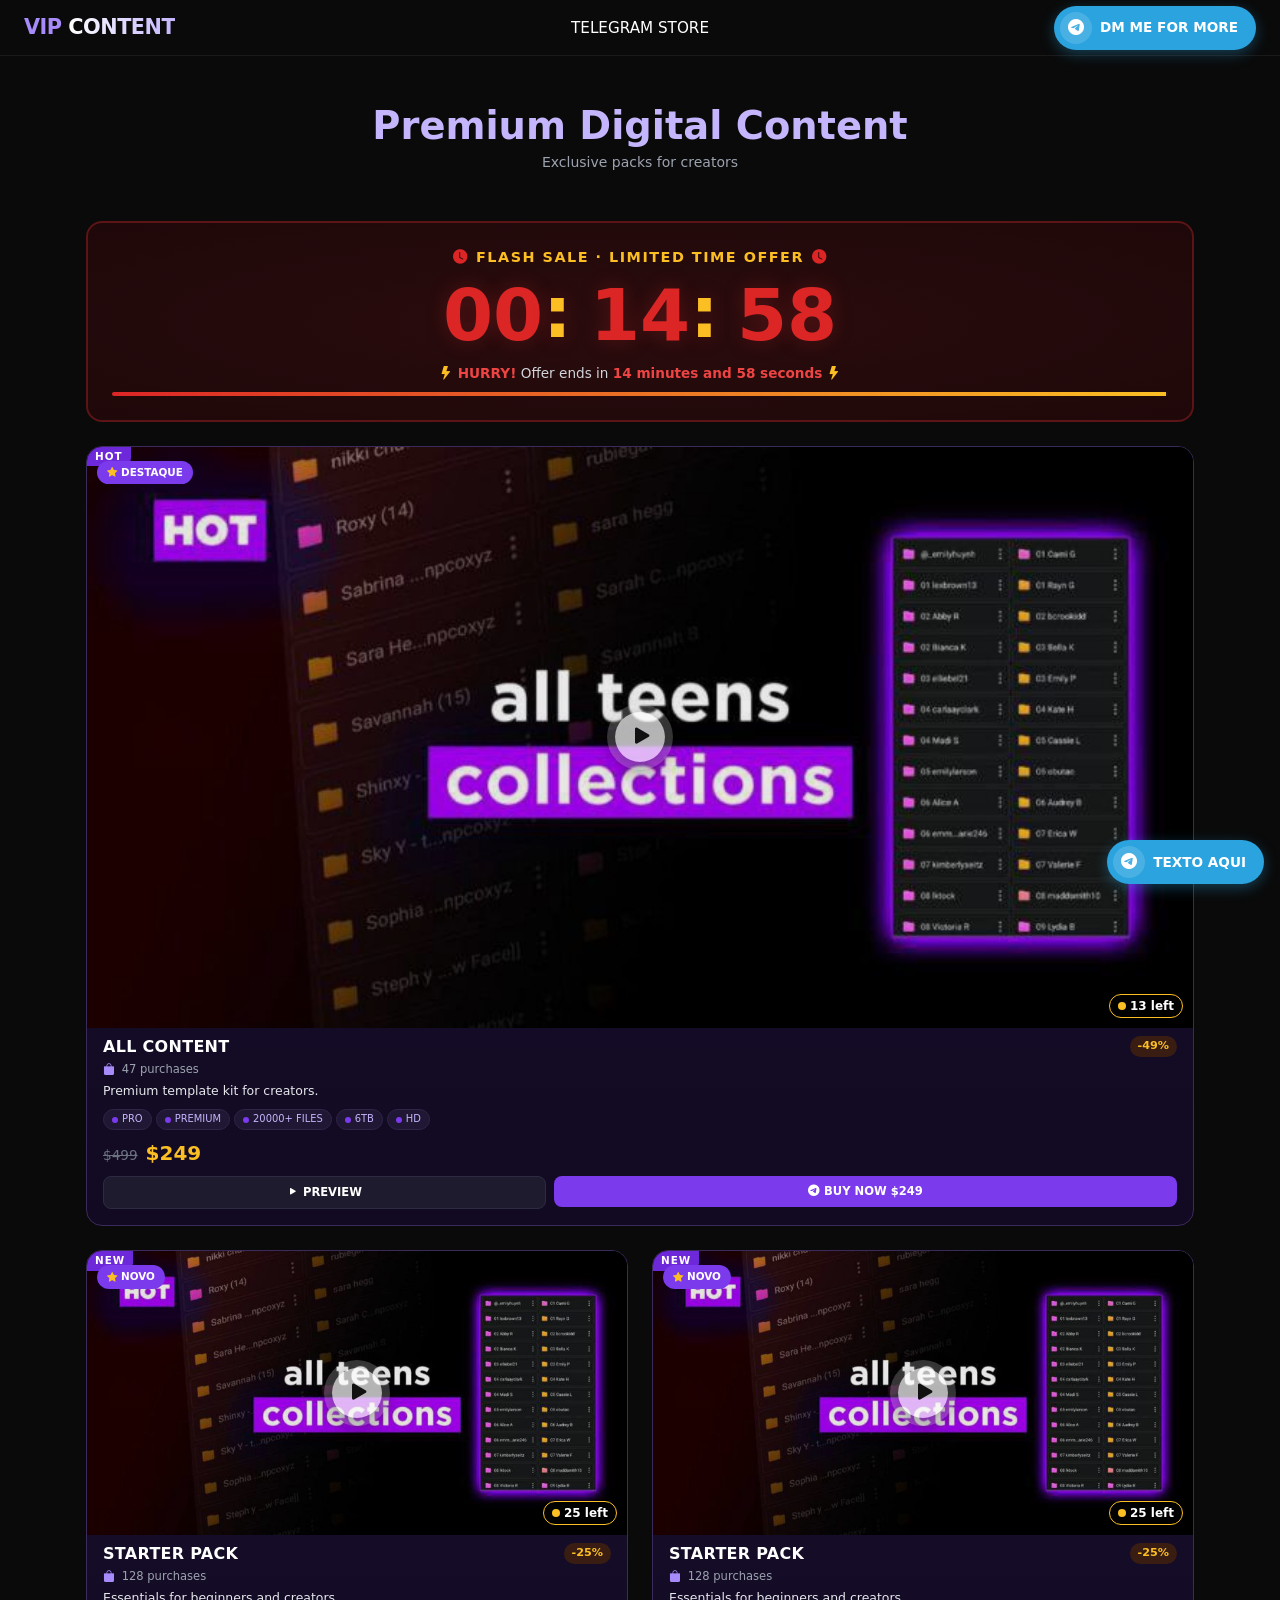
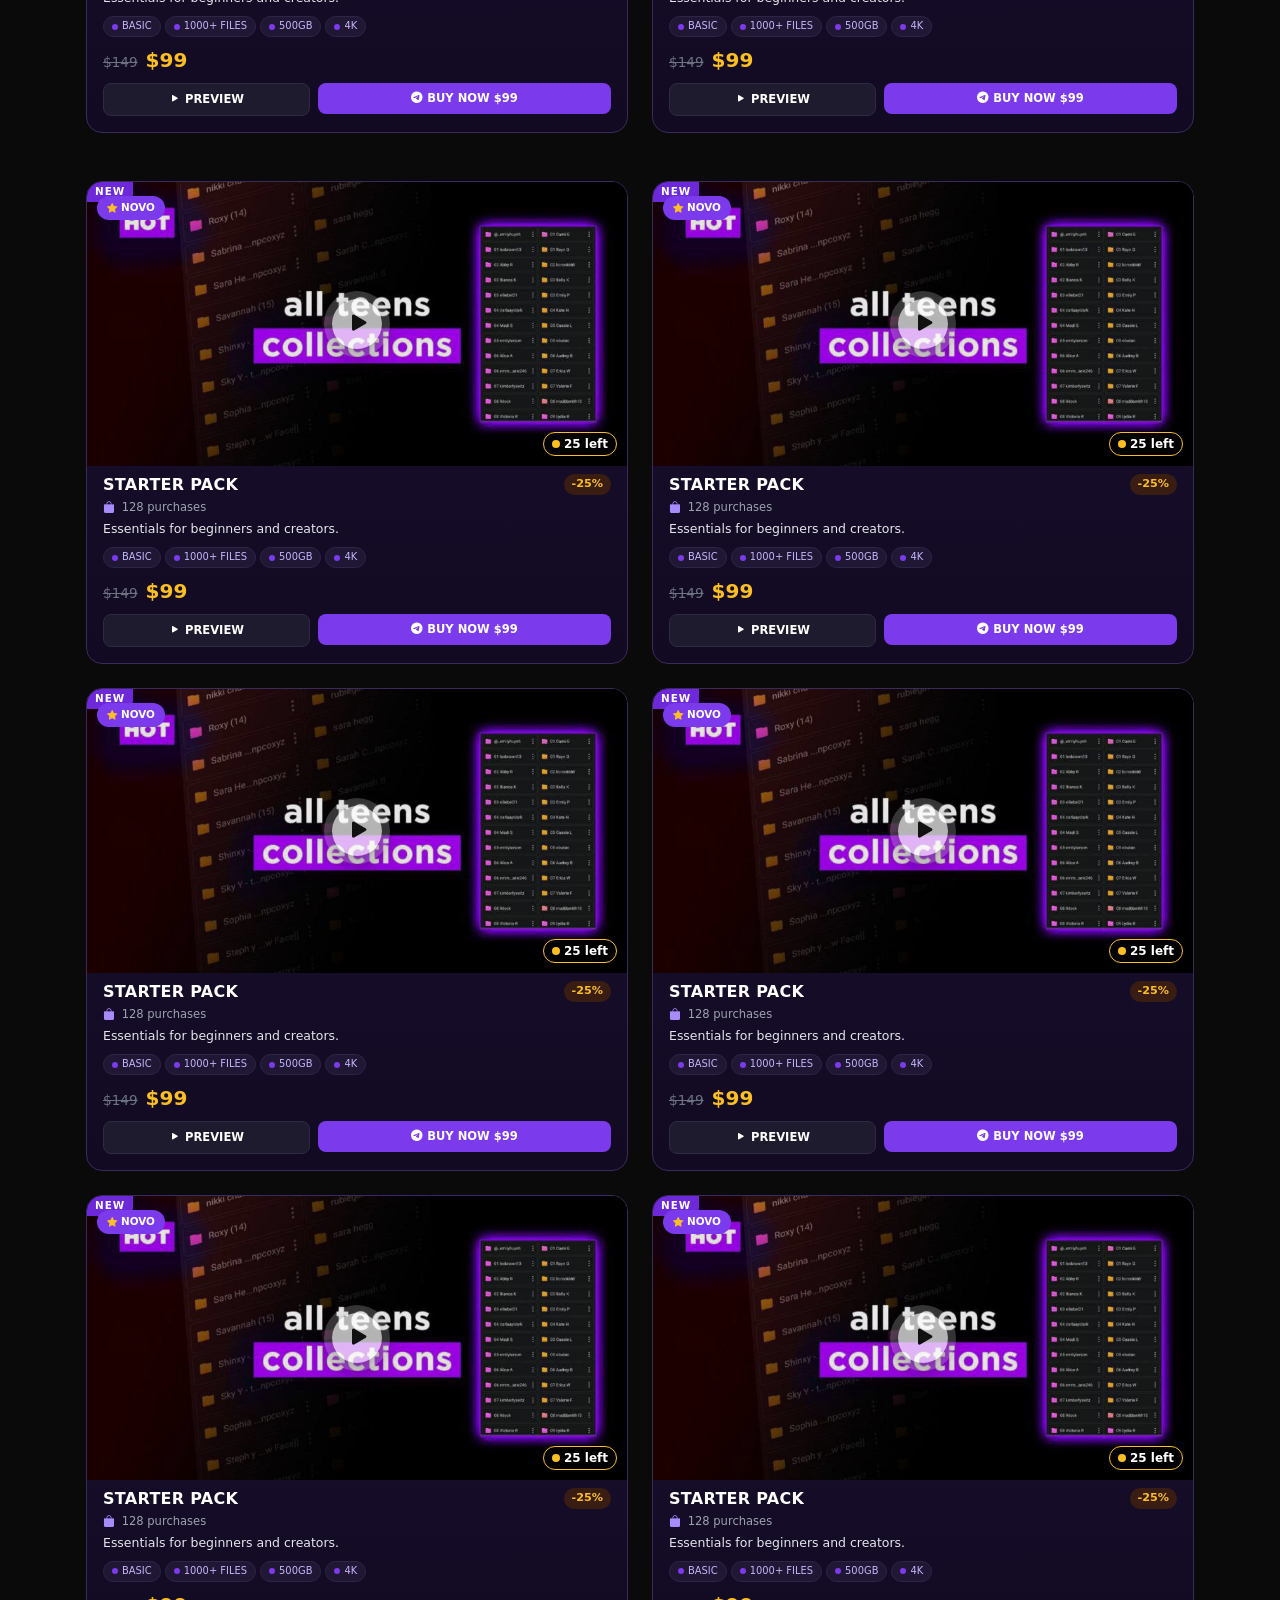
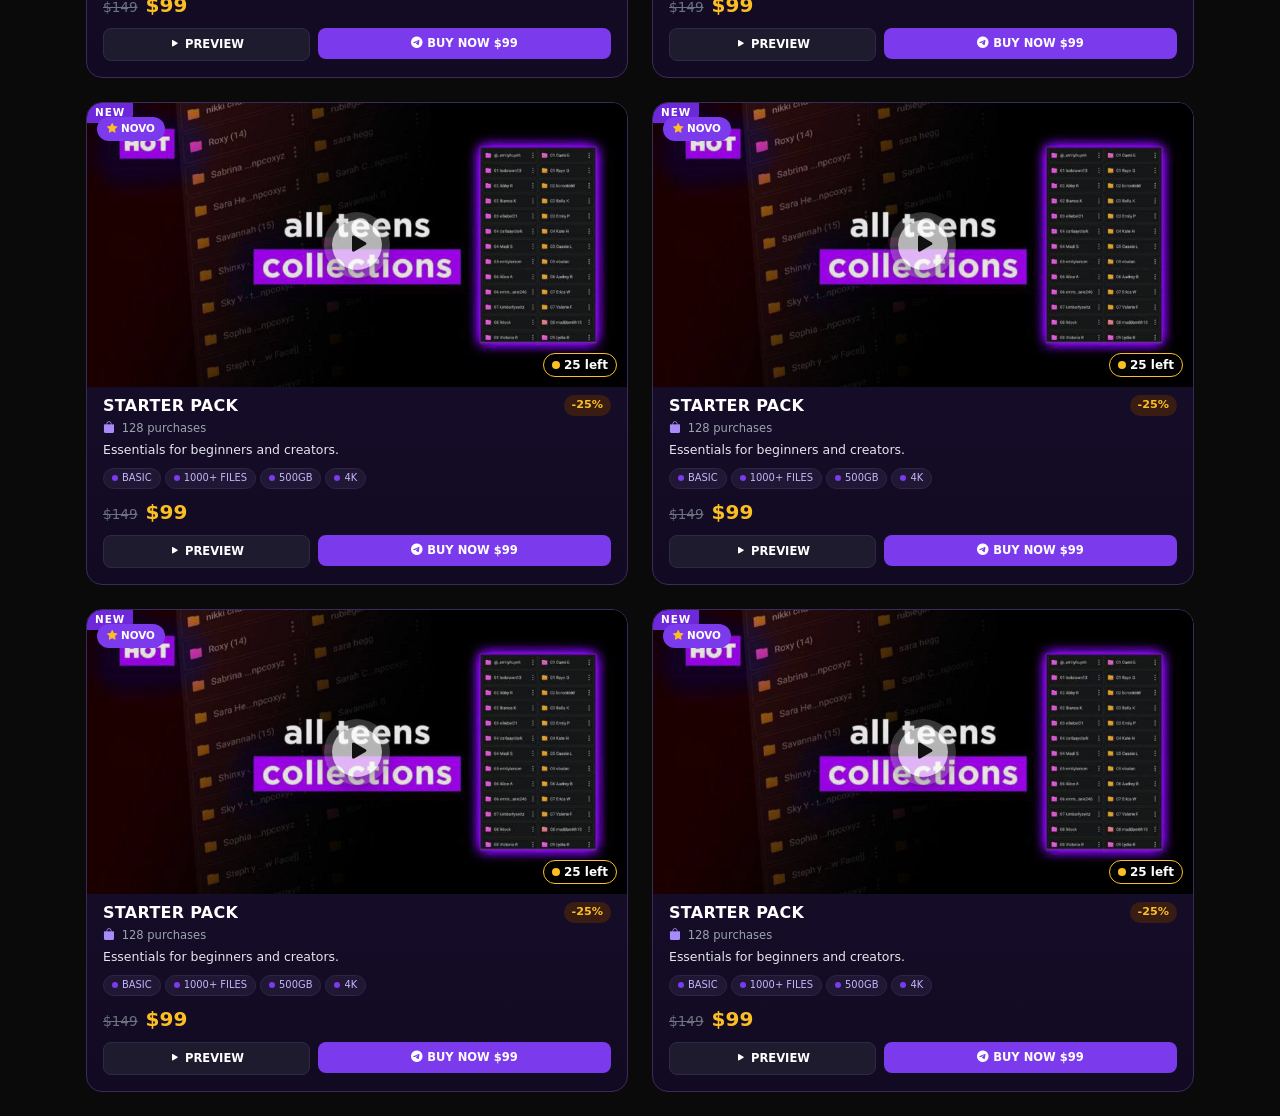
==== index.html @ 625f64aa "atualizacao" ====
<!DOCTYPE html>
<html lang="pt">
<head>
  <meta charset="UTF-8">
  <meta name="viewport" content="width=device-width, initial-scale=1.0">
  <title>VIP Content</title>

  <!-- Bootstrap -->
  <link href="https://cdn.jsdelivr.net/npm/bootstrap@5.3.3/dist/css/bootstrap.min.css" rel="stylesheet">
  <!-- Bootstrap Icons -->
  <link href="https://cdn.jsdelivr.net/npm/bootstrap-icons@1.11.3/font/bootstrap-icons.min.css" rel="stylesheet">

  <link rel="stylesheet" href="style.css">
</head>
<body>

  <!-- Cabeçalho -->
  <header class="site-header sticky-top">
    <div class="container-fluid px-3 px-md-4 h-100 d-flex align-items-center justify-content-between gap-2 position-relative">
      <a href="#" class="logo text-decoration-none text-nowrap fw-bolder">
        <span class="logo-vip">VIP</span> <span class="logo-content">CONTENT</span>
      </a>

      <span class="header-title d-none d-md-block position-absolute top-50 start-50 translate-middle fw-medium">
        TELEGRAM STORE
      </span>

      <a href="https://t.me/" target="_blank"
         class="btn btn-telegram rounded-pill d-inline-flex align-items-center gap-2 fw-bold text-nowrap">
        <span class="tg-icon rounded-circle d-flex align-items-center justify-content-center">
          <i class="bi bi-telegram"></i>
        </span>
        <span>DM ME<span class="d-none d-sm-inline"> FOR MORE</span></span>
      </a>
    </div>
  </header>

  <main class="container px-3">

    <!-- Botão Telegram flutuante (canto inferior direito) -->
    <a href="https://t.me/" target="_blank"
       class="btn btn-telegram rounded-pill d-inline-flex align-items-center gap-2 fw-bold text-nowrap position-fixed bottom-0 end-0 m-3"
       style="z-index: 1050;">
      <span class="tg-icon rounded-circle d-flex align-items-center justify-content-center">
        <i class="bi bi-telegram"></i>
      </span>
      <span>TEXTO AQUI</span>
    </a>

    <!-- Título -->
    <section class="text-center pt-4 pb-3 py-md-5">
      <h1 class="hero-title fw-bolder mb-1">Premium Digital Content</h1>
      <p class="hero-subtitle small mb-0">Exclusive packs for creators</p>
    </section>

    <!-- Flash Sale / Contador -->
    <section class="flash-sale text-center rounded-4 px-3 py-3 px-md-4 py-md-4 mb-4">
      <div class="flash-label d-flex align-items-center justify-content-center gap-2 fw-bolder text-nowrap">
        <i class="bi bi-clock-fill"></i>
        <span>FLASH SALE · LIMITED TIME OFFER</span>
        <i class="bi bi-clock-fill"></i>
      </div>

      <div class="countdown d-flex align-items-center justify-content-center fw-black text-nowrap my-1">
        <span id="cd-hours">00</span><span class="sep">:</span>
        <span id="cd-minutes">15</span><span class="sep">:</span>
        <span id="cd-seconds">00</span>
      </div>

      <p class="flash-message mb-2" id="cd-message">
        <i class="bi bi-lightning-fill"></i>
        <span class="hurry fw-bolder">HURRY!</span> Offer ends in
        <span class="time-left fw-bolder text-nowrap" id="cd-text">15 minutes and 0 seconds</span>
        <i class="bi bi-lightning-fill"></i>
      </p>

      <div class="progress flash-progress" role="progressbar" aria-label="Tempo restante">
        <div class="progress-bar flash-progress-bar" id="cd-bar"></div>
      </div>
    </section>

    <!-- Produtos -->
    <section class="row g-3 g-md-4 mb-5">

      <!-- CARD PRINCIPAL (PRIMEIRO DA PÁGINA) -->
      <div class="col-12">
        <article class="product-card card h-100 rounded-4 overflow-hidden">

          <!-- Imagem + botão play -->
          <div class="product-media position-relative">
            <img src="Images/all%20content.jpg" alt="All Content" class="product-cover w-100 h-100 object-fit-cover">

            <!-- Selos do canto esquerdo -->
            <span class="ribbon-hot position-absolute top-0 start-0 fw-bolder">HOT</span>
            <span class="badge-destaque position-absolute rounded-pill d-inline-flex align-items-center gap-1 fw-bold">
              <i class="bi bi-star-fill"></i> DESTAQUE
            </span>

            <!-- Estoque restante -->
            <span class="badge-left position-absolute bottom-0 end-0 rounded-pill d-inline-flex align-items-center gap-1 fw-bold text-nowrap">
              <span class="dot-pulse"></span> 13 left
            </span>

            <!-- Botão de reprodução -->
            <a href="#" class="btn-play position-absolute top-50 start-50 translate-middle rounded-circle d-flex align-items-center justify-content-center" aria-label="Reproduzir vídeo">
              <i class="bi bi-play-fill"></i>
            </a>
          </div>

          <!-- Informações -->
          <div class="card-body d-flex flex-column p-3 pt-2">
            <div class="d-flex align-items-center justify-content-between gap-2 mb-1">
              <h2 class="product-title fw-bolder mb-0 text-truncate">ALL CONTENT</h2>
              <span class="pill-off rounded-pill fw-bolder flex-shrink-0">-49%</span>
            </div>

            <p class="product-meta mb-1">
              <i class="bi bi-bag-fill"></i> 47 purchases
            </p>

            <p class="product-desc mb-2">Premium template kit for creators.</p>

            <div class="d-flex flex-wrap gap-1 mb-2">
              <span class="tag rounded-pill"><span class="tag-dot"></span>PRO</span>
              <span class="tag rounded-pill"><span class="tag-dot"></span>PREMIUM</span>
              <span class="tag rounded-pill"><span class="tag-dot"></span>20000+ FILES</span>
              <span class="tag rounded-pill"><span class="tag-dot"></span>6TB</span>
              <span class="tag rounded-pill"><span class="tag-dot"></span>HD</span>
            </div>

            <div class="d-flex align-items-baseline gap-2 mb-2 mt-auto">
              <span class="price-old text-decoration-line-through">$499</span>
              <span class="price-new fw-bolder">$249</span>
            </div>

            <div class="row g-2">
              <div class="col-5">
                <a href="#" class="btn btn-preview w-100 fw-bold d-flex align-items-center justify-content-center gap-1">
                  <i class="bi bi-play-fill"></i> PREVIEW
                </a>
              </div>
              <div class="col-7">
                <a href="https://t.me/" target="_blank" class="btn btn-buy w-100 fw-bold d-flex align-items-center justify-content-center gap-1 text-nowrap">
                  <i class="bi bi-telegram"></i> BUY NOW $249
                </a>
              </div>
            </div>
          </div>

        </article>
      </div>

      <!-- PRIMEIRO CARD -->
      <div class="col-6 card-half">
        <article class="product-card card h-100 rounded-4 overflow-hidden">

          <!-- Imagem + botão play -->
          <div class="product-media position-relative">
            <img src="Images/all%20content.jpg" alt="Secondary Content" class="product-cover w-100 h-100 object-fit-cover">

            <!-- Selos do canto esquerdo -->
            <span class="ribbon-hot position-absolute top-0 start-0 fw-bolder">NEW</span>
            <span class="badge-destaque position-absolute rounded-pill d-inline-flex align-items-center gap-1 fw-bold">
              <i class="bi bi-star-fill"></i> NOVO
            </span>

            <!-- Estoque restante -->
            <span class="badge-left position-absolute bottom-0 end-0 rounded-pill d-inline-flex align-items-center gap-1 fw-bold text-nowrap">
              <span class="dot-pulse"></span> 25 left
            </span>

            <!-- Botão de reprodução -->
            <a href="#" class="btn-play position-absolute top-50 start-50 translate-middle rounded-circle d-flex align-items-center justify-content-center" aria-label="Reproduzir vídeo">
              <i class="bi bi-play-fill"></i>
            </a>
          </div>

          <!-- Informações -->
          <div class="card-body d-flex flex-column p-3 pt-2">
            <div class="d-flex align-items-center justify-content-between gap-2 mb-1">
              <h2 class="product-title fw-bolder mb-0 text-truncate">STARTER PACK</h2>
              <span class="pill-off rounded-pill fw-bolder flex-shrink-0">-25%</span>
            </div>

            <p class="product-meta mb-1">
              <i class="bi bi-bag-fill"></i> 128 purchases
            </p>

            <p class="product-desc mb-2">Essentials for beginners and creators.</p>

            <div class="d-flex flex-wrap gap-1 mb-2">
              <span class="tag rounded-pill"><span class="tag-dot"></span>BASIC</span>
              <span class="tag rounded-pill"><span class="tag-dot"></span>1000+ FILES</span>
              <span class="tag rounded-pill"><span class="tag-dot"></span>500GB</span>
              <span class="tag rounded-pill"><span class="tag-dot"></span>4K</span>
            </div>

            <div class="d-flex align-items-baseline gap-2 mb-2 mt-auto">
              <span class="price-old text-decoration-line-through">$149</span>
              <span class="price-new fw-bolder">$99</span>
            </div>

            <div class="row g-2">
              <div class="col-5">
                <a href="#" class="btn btn-preview w-100 fw-bold d-flex align-items-center justify-content-center gap-1">
                  <i class="bi bi-play-fill"></i> PREVIEW
                </a>
              </div>
              <div class="col-7">
                <a href="https://t.me/" target="_blank" class="btn btn-buy w-100 fw-bold d-flex align-items-center justify-content-center gap-1 text-nowrap">
                  <i class="bi bi-telegram"></i> BUY NOW $99
                </a>
              </div>
            </div>
          </div>

        </article>
      </div>

      <!-- CÓPIA DO PRIMEIRO CARD -->
      <div class="col-6 card-half">
        <article class="product-card card h-100 rounded-4 overflow-hidden">

          <!-- Imagem + botão play -->
          <div class="product-media position-relative">
            <img src="Images/all%20content.jpg" alt="Secondary Content" class="product-cover w-100 h-100 object-fit-cover">

            <!-- Selos do canto esquerdo -->
            <span class="ribbon-hot position-absolute top-0 start-0 fw-bolder">NEW</span>
            <span class="badge-destaque position-absolute rounded-pill d-inline-flex align-items-center gap-1 fw-bold">
              <i class="bi bi-star-fill"></i> NOVO
            </span>

            <!-- Estoque restante -->
            <span class="badge-left position-absolute bottom-0 end-0 rounded-pill d-inline-flex align-items-center gap-1 fw-bold text-nowrap">
              <span class="dot-pulse"></span> 25 left
            </span>

            <!-- Botão de reprodução -->
            <a href="#" class="btn-play position-absolute top-50 start-50 translate-middle rounded-circle d-flex align-items-center justify-content-center" aria-label="Reproduzir vídeo">
              <i class="bi bi-play-fill"></i>
            </a>
          </div>

          <!-- Informações -->
          <div class="card-body d-flex flex-column p-3 pt-2">
            <div class="d-flex align-items-center justify-content-between gap-2 mb-1">
              <h2 class="product-title fw-bolder mb-0 text-truncate">STARTER PACK</h2>
              <span class="pill-off rounded-pill fw-bolder flex-shrink-0">-25%</span>
            </div>

            <p class="product-meta mb-1">
              <i class="bi bi-bag-fill"></i> 128 purchases
            </p>

            <p class="product-desc mb-2">Essentials for beginners and creators.</p>

            <div class="d-flex flex-wrap gap-1 mb-2">
              <span class="tag rounded-pill"><span class="tag-dot"></span>BASIC</span>
              <span class="tag rounded-pill"><span class="tag-dot"></span>1000+ FILES</span>
              <span class="tag rounded-pill"><span class="tag-dot"></span>500GB</span>
              <span class="tag rounded-pill"><span class="tag-dot"></span>4K</span>
            </div>

            <div class="d-flex align-items-baseline gap-2 mb-2 mt-auto">
              <span class="price-old text-decoration-line-through">$149</span>
              <span class="price-new fw-bolder">$99</span>
            </div>

            <div class="row g-2">
              <div class="col-5">
                <a href="#" class="btn btn-preview w-100 fw-bold d-flex align-items-center justify-content-center gap-1">
                  <i class="bi bi-play-fill"></i> PREVIEW
                </a>
              </div>
              <div class="col-7">
                <a href="https://t.me/" target="_blank" class="btn btn-buy w-100 fw-bold d-flex align-items-center justify-content-center gap-1 text-nowrap">
                  <i class="bi bi-telegram"></i> BUY NOW $99
                </a>
              </div>
            </div>
          </div>

        </article>
      </div>

    </section>

    <!-- Pares de cards carregados dos ficheiros cards-1.html ... cards-5.html -->
    <div data-include="cards-1.html"></div>
    <div data-include="cards-2.html"></div>
    <div data-include="cards-3.html"></div>
    <div data-include="cards-4.html"></div>
    <div data-include="cards-5.html"></div>

  </main>

  <script src="script.js"></script>
</body>
</html>
---- style.css ----
/* Mobile-first: os estilos base são para celular,
   os @media (min-width) aumentam para telas maiores. */

body {
  background-color: #0a0a0a;
  color: #fff;
  font-family: "Segoe UI", system-ui, sans-serif;
}

/* ===== Cabeçalho ===== */
.site-header {
  height: 56px;
  background-color: #0a0a0a;
  border-bottom: 1px solid #1a1a1a;
}

.logo {
  font-size: 1.1rem;
  letter-spacing: -0.5px;
}

.logo-vip {
  color: #a78bfa;
}

.logo-content {
  background: linear-gradient(90deg, #ffffff, #c4b5fd);
  -webkit-background-clip: text;
  background-clip: text;
  color: transparent;
}

.header-title {
  font-size: 0.95rem;
  color: #fff;
}

.btn-telegram {
  background-color: #2aa3df;
  color: #fff;
  font-size: 0.78rem;
  padding: 4px 14px 4px 4px;
  border: none;
  box-shadow: 0 4px 14px rgba(42, 163, 223, 0.35);
  transition: transform 0.2s, background-color 0.2s;
}

.btn-telegram:hover,
.btn-telegram:active {
  background-color: #1e90c8 !important;
  color: #fff !important;
  transform: translateY(-1px);
}

.tg-icon {
  width: 28px;
  height: 28px;
  background-color: rgba(255, 255, 255, 0.15);
  font-size: 0.9rem;
}

/* ===== Título ===== */
.hero-title {
  font-size: clamp(1.6rem, 7vw, 2.4rem);
  color: #c4b5fd;
  line-height: 1.15;
}

.hero-subtitle {
  color: #9ca3af;
}

/* ===== Flash Sale ===== */
.flash-sale {
  background: radial-gradient(ellipse at center, #2a0c0e 0%, #1f0809 100%);
  border: 2px solid #5c1416;
}

.flash-label {
  color: #fbbf24;
  font-size: clamp(0.62rem, 3.2vw, 0.9rem);
  letter-spacing: 0.5px;
}

.flash-label i {
  color: #dc2626;
}

.countdown {
  font-size: clamp(2.6rem, 15vw, 4.5rem);
  font-weight: 900;
  color: #dc2626;
  line-height: 1.1;
  font-variant-numeric: tabular-nums;
  text-shadow: 0 0 20px rgba(220, 38, 38, 0.25);
}

.countdown .sep {
  color: #fbbf24;
  margin: 0 0.1em;
  padding-bottom: 0.1em;
}

.flash-message {
  font-size: 0.8rem;
  color: #d1d5db;
}

.flash-message i {
  color: #fbbf24;
}

.flash-message .hurry,
.flash-message .time-left {
  color: #ef4444;
}

.flash-progress {
  height: 4px;
  background-color: #2a1416;
}

.flash-progress-bar {
  width: 100%;
  background: linear-gradient(90deg, #dc2626, #fbbf24);
  transition: width 1s linear;
}

/* ===== Card de produto ===== */
.product-card {
  background: linear-gradient(180deg, #1a1030 0%, #120a22 100%);
  border: 1px solid #3b2a5c;
  color: #fff;
  transition: transform 0.25s, box-shadow 0.25s, border-color 0.25s;
}

.product-card:hover {
  transform: translateY(-4px);
  border-color: #7c3aed;
  box-shadow: 0 10px 30px rgba(124, 58, 237, 0.25);
}

.product-media {
  aspect-ratio: 768 / 404; /* mesma proporção da imagem, para não cortar */
  background: #0d0d14;
}

.product-cover {
  filter: brightness(0.92);
}

.ribbon-hot {
  background: #6d28d9;
  color: #fff;
  font-size: 0.65rem;
  letter-spacing: 1px;
  padding: 2px 8px;
  border-bottom-right-radius: 8px;
  z-index: 2;
}

.badge-destaque {
  top: 14px;
  left: 10px;
  background: #7c3aed;
  color: #fff;
  font-size: 0.65rem;
  padding: 4px 10px;
  z-index: 2;
}

.badge-destaque i {
  color: #fbbf24;
}

.badge-left {
  margin: 0 10px 10px 0;
  z-index: 2;
  background: rgba(0, 0, 0, 0.85);
  border: 1px solid #fbbf24;
  color: #fff;
  font-size: 0.75rem;
  padding: 2px 8px;
}

.dot-pulse {
  width: 8px;
  height: 8px;
  border-radius: 50%;
  background: #fbbf24;
  animation: pulse 1.4s infinite;
}

@keyframes pulse {
  0%, 100% { opacity: 1; transform: scale(1); }
  50% { opacity: 0.4; transform: scale(0.8); }
}

.btn-play {
  width: 50px;
  height: 50px;
  background: rgba(255, 255, 255, 0.7);
  color: #111;
  font-size: 1.8rem;
  text-decoration: none;
  box-shadow: 0 0 0 8px rgba(255, 255, 255, 0.2), 0 6px 20px rgba(0, 0, 0, 0.5);
  transition: transform 0.2s, box-shadow 0.2s;
  z-index: 3;
}

.btn-play i {
  margin-left: 4px; /* centraliza o triângulo visualmente */
}

.btn-play:hover {
  color: #111;
  transform: translate(-50%, -50%) scale(1.1) !important;
  box-shadow: 0 0 0 12px rgba(255, 255, 255, 0.25), 0 6px 24px rgba(0, 0, 0, 0.6);
}

.product-title {
  font-size: 1rem;
  letter-spacing: 0.3px;
}

.pill-off {
  background: #3a1d12;
  color: #fbbf24;
  font-size: 0.7rem;
  padding: 2px 8px;
}

.product-meta {
  color: #9ca3af;
  font-size: 0.72rem;
}

.product-meta i {
  color: #a78bfa;
  margin-right: 3px;
}

.product-desc {
  color: #e5e7eb;
  font-size: 0.78rem;
}

.tag {
  display: inline-flex;
  align-items: center;
  gap: 4px;
  background: #1f1733;
  border: 1px solid #2f2547;
  color: #c4b5fd;
  font-size: 0.62rem;
  padding: 2px 8px;
}

.tag-dot {
  width: 6px;
  height: 6px;
  border-radius: 50%;
  background: #7c3aed;
}

.price-old {
  color: #6b7280;
  font-size: 0.85rem;
}

.price-new {
  color: #fbbf24;
  font-size: 1.25rem;
}

.btn-preview,
.btn-buy {
  font-size: 0.72rem;
  padding: 7px 6px;
  border-radius: 8px;
}

.btn-preview {
  background: #1f1b2e;
  border: 1px solid #2f2a44;
  color: #fff;
}

.btn-preview:hover {
  background: #2a2540;
  color: #fff;
}

.btn-buy {
  background: #7c3aed;
  border: none;
  color: #fff;
}

.btn-buy:hover {
  background: #6d28d9;
  color: #fff;
}

/* ===== Cards lado a lado (metade da largura) no mobile ===== */
@media (max-width: 575.98px) {
  .card-half .card-body { padding: 0.6rem !important; padding-top: 0.4rem !important; }
  .card-half .product-title { font-size: 0.8rem; }
  .card-half .pill-off { font-size: 0.6rem; padding: 1px 6px; }
  .card-half .product-meta { font-size: 0.65rem; }
  .card-half .product-desc { font-size: 0.68rem; }
  .card-half .tag { font-size: 0.55rem; padding: 1px 6px; }
  .card-half .price-old { font-size: 0.72rem; }
  .card-half .price-new { font-size: 1rem; }

  .card-half .btn-play { width: 36px; height: 36px; font-size: 1.3rem; box-shadow: 0 0 0 5px rgba(255, 255, 255, 0.2), 0 4px 14px rgba(0, 0, 0, 0.5); }
  .card-half .badge-destaque { top: 22px; left: 6px; font-size: 0.55rem; padding: 2px 7px; }
  .card-half .badge-left { margin: 0 6px 6px 0; font-size: 0.6rem; padding: 1px 6px; }
  .card-half .dot-pulse { width: 6px; height: 6px; }

  /* Botões lado a lado, compactos */
  .card-half .card-body .row { --bs-gutter-x: 0.35rem; }
  .card-half .card-body .row > .col-5 { flex: 0 0 42%; max-width: 42%; }
  .card-half .card-body .row > .col-7 { flex: 0 0 58%; max-width: 58%; }
  .card-half .btn-preview,
  .card-half .btn-buy { font-size: 0.58rem; padding: 6px 2px; letter-spacing: -0.2px; }
  .card-half .btn-preview i,
  .card-half .btn-buy i { display: none; }
}

/* ===== Tablet / Desktop ===== */
@media (min-width: 576px) {
  .logo { font-size: 1.3rem; }
  .btn-telegram { font-size: 0.85rem; padding: 6px 18px 6px 6px; }
  .tg-icon { width: 32px; height: 32px; font-size: 1rem; }
  .flash-label { letter-spacing: 1.5px; }
  .flash-message { font-size: 0.85rem; }
}

@media (min-width: 768px) {
  .countdown .sep { margin: 0 0.25em 0 0; }
}
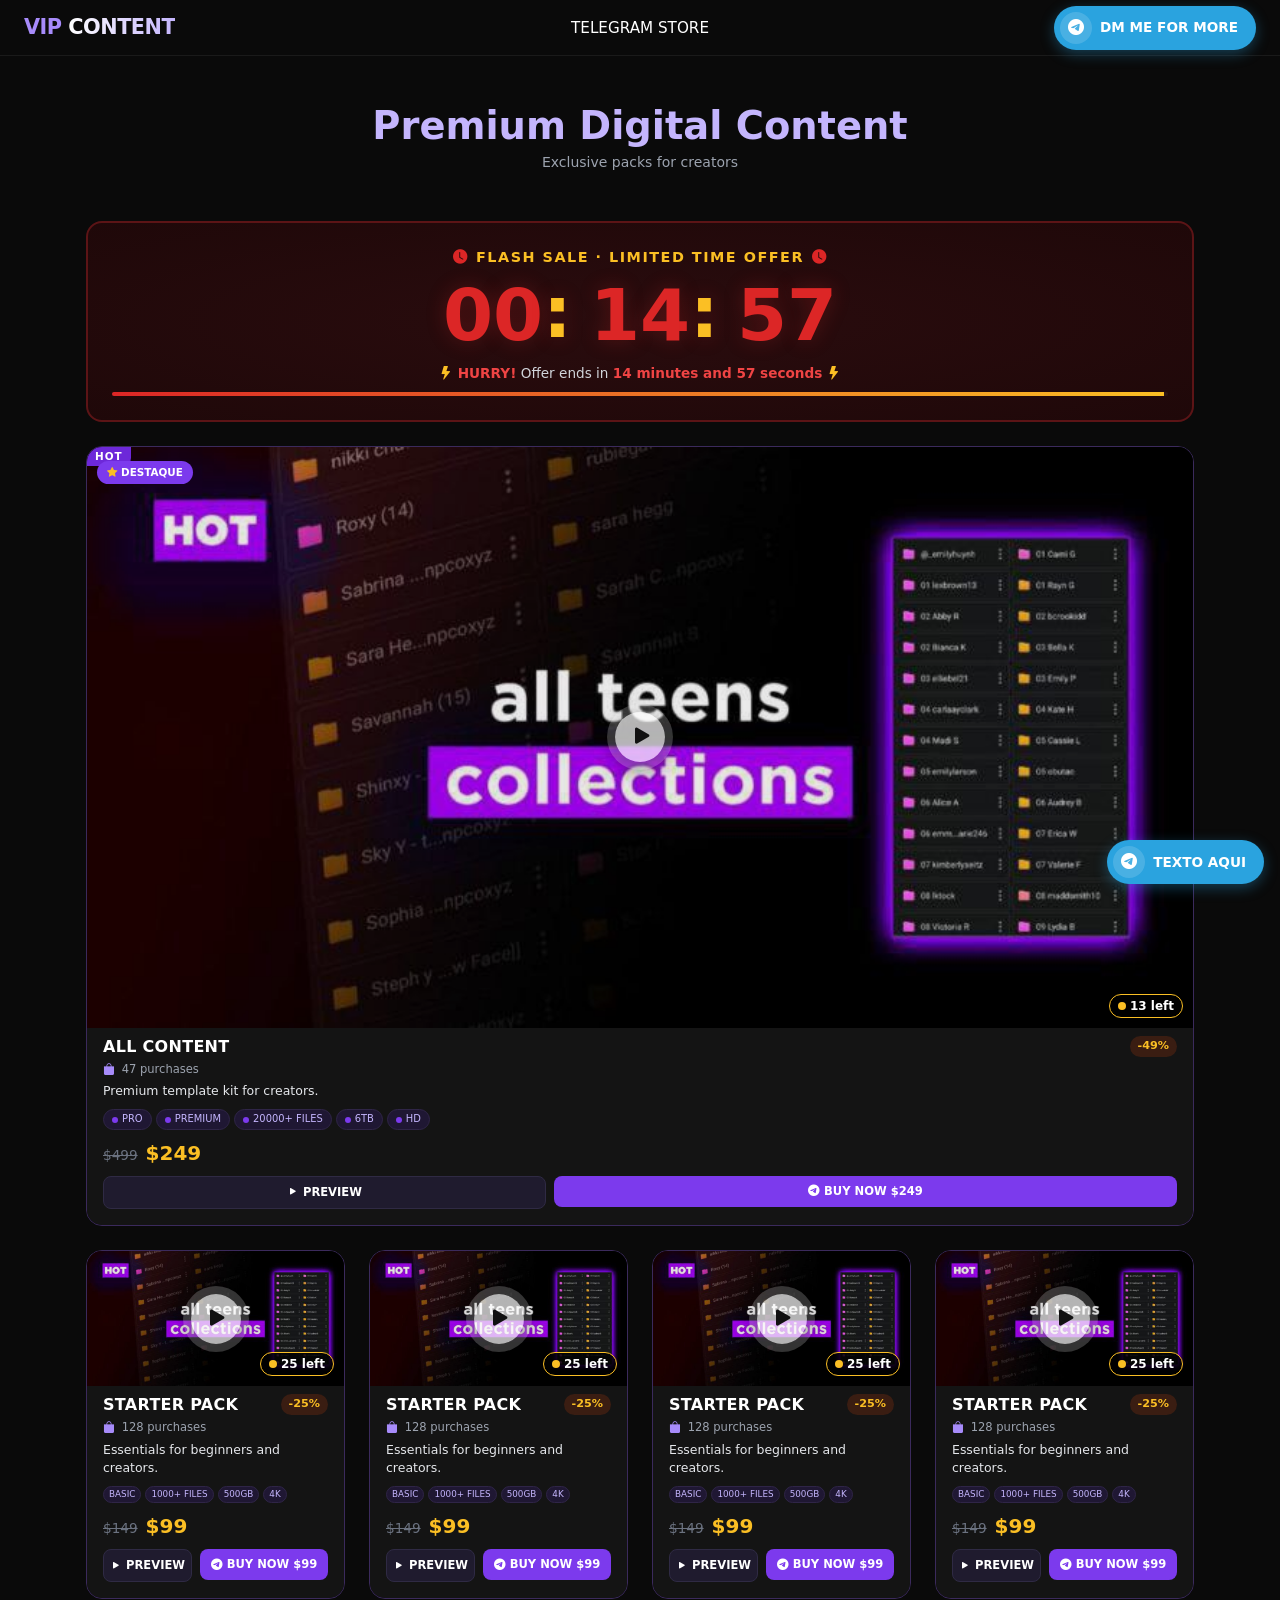
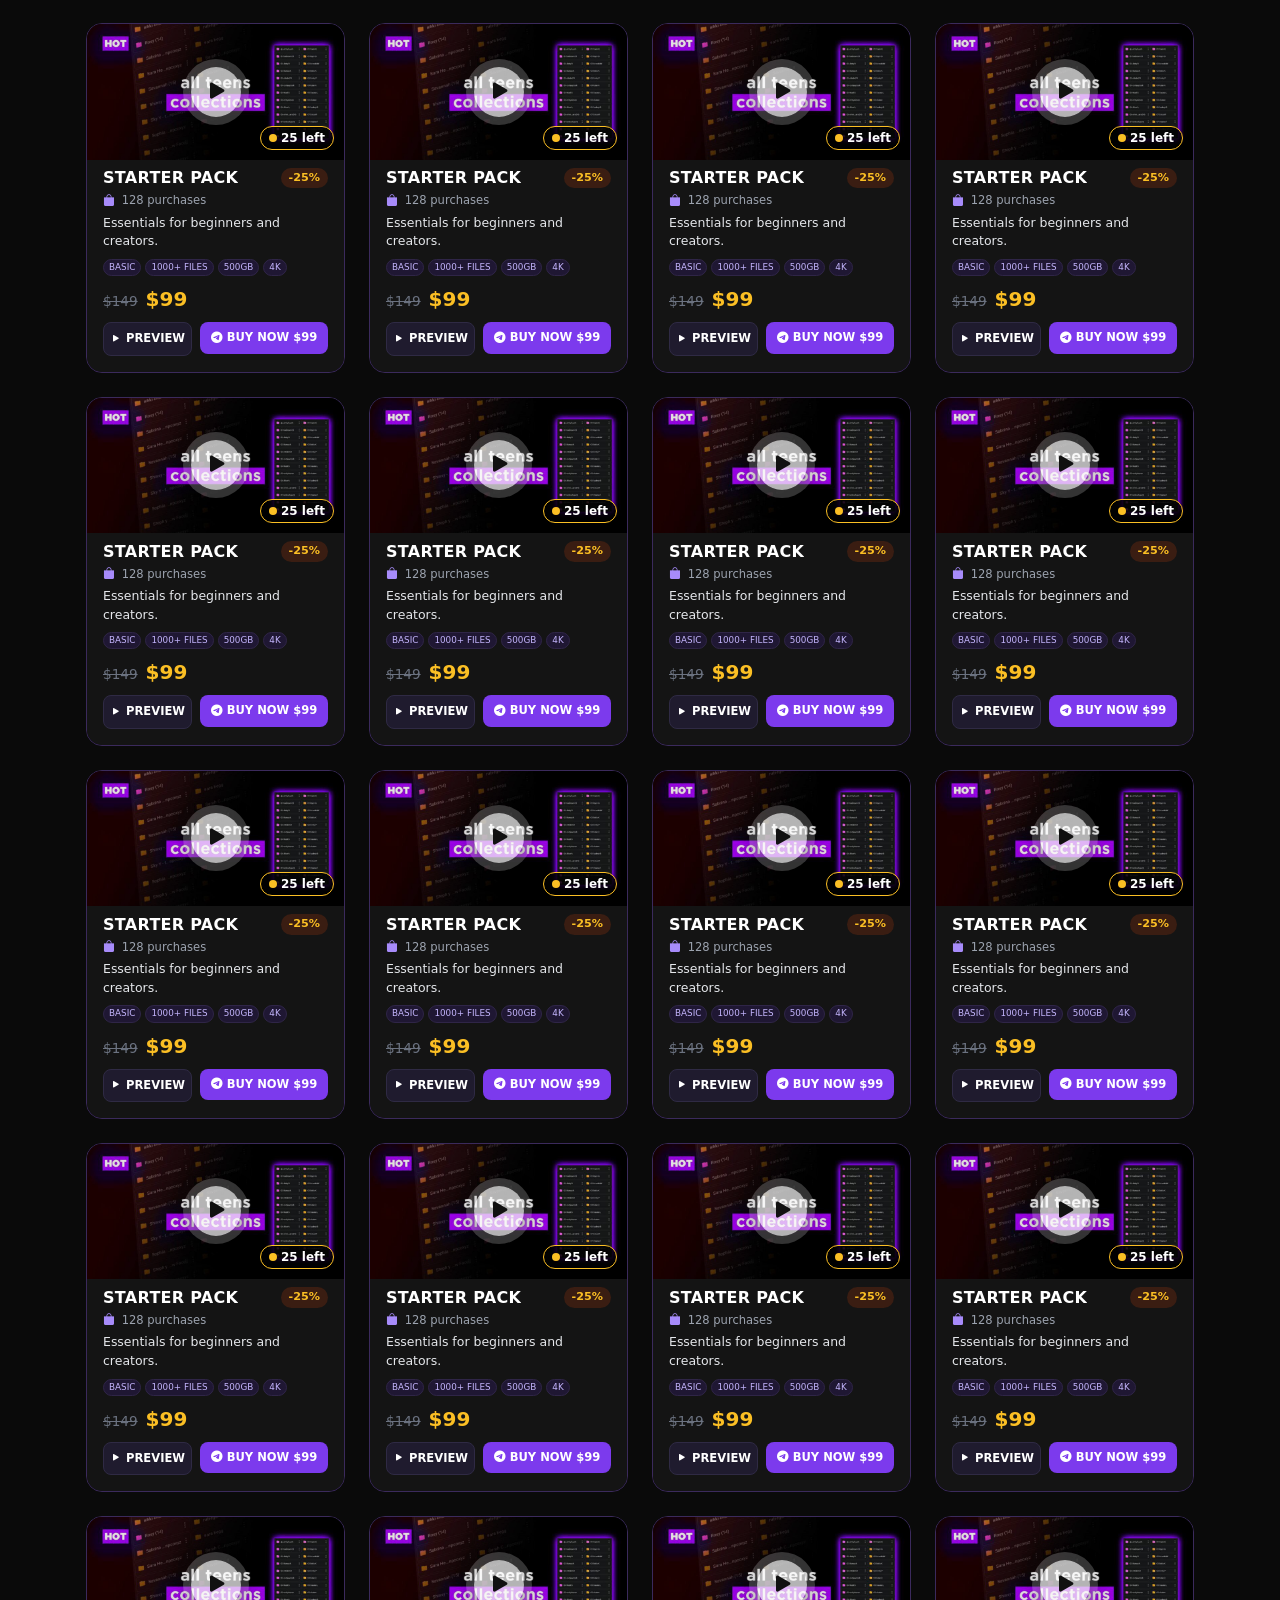
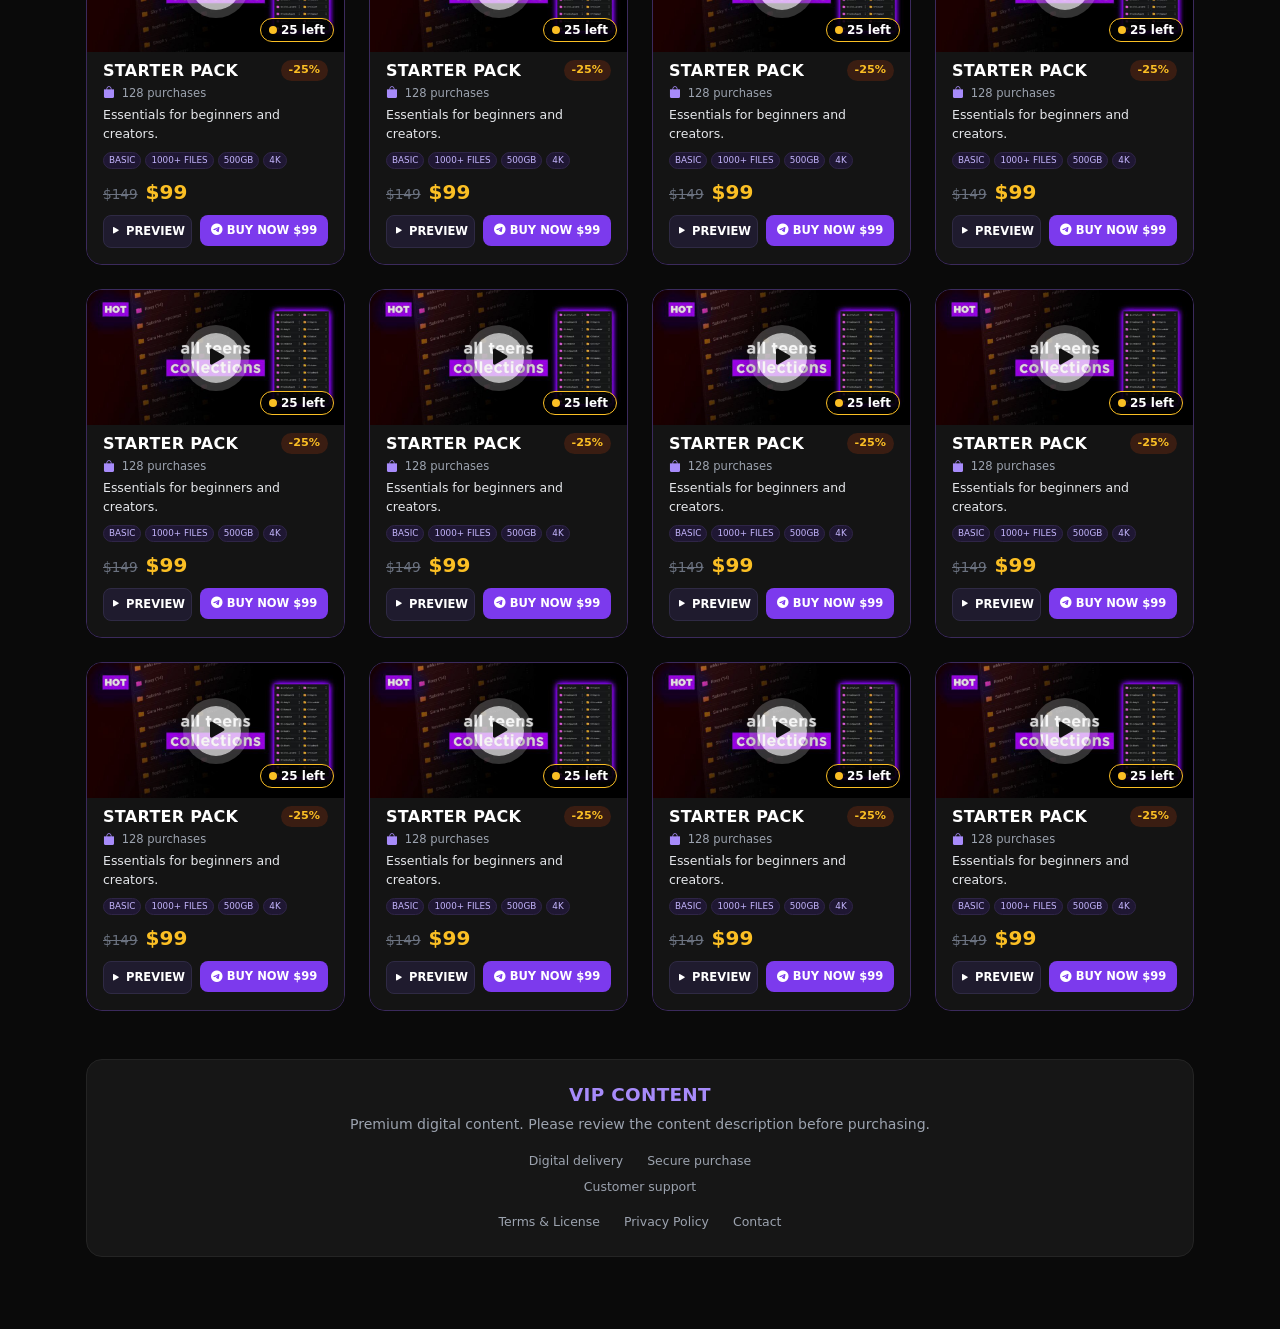
==== commit 82dc21f6: "catalogo com 32 cards, modais de preview/pagamento e site em ingles - 4 cards por linha no desktop (" ====
--- a/index.html
+++ b/index.html
@@ -1,5 +1,5 @@
 <!DOCTYPE html>
-<html lang="pt">
+<html lang="en">
 <head>
   <meta charset="UTF-8">
   <meta name="viewport" content="width=device-width, initial-scale=1.0">
@@ -74,13 +74,13 @@
         <i class="bi bi-lightning-fill"></i>
       </p>
 
-      <div class="progress flash-progress" role="progressbar" aria-label="Tempo restante">
+      <div class="progress flash-progress" role="progressbar" aria-label="Time remaining">
         <div class="progress-bar flash-progress-bar" id="cd-bar"></div>
       </div>
     </section>
 
     <!-- Produtos -->
-    <section class="row g-3 g-md-4 mb-5">
+    <section id="catalogGrid" class="row g-3 g-md-4 mb-5">
 
       <!-- CARD PRINCIPAL (PRIMEIRO DA PÁGINA) -->
       <div class="col-12">
@@ -102,7 +102,7 @@
             </span>
 
             <!-- Botão de reprodução -->
-            <a href="#" class="btn-play position-absolute top-50 start-50 translate-middle rounded-circle d-flex align-items-center justify-content-center" aria-label="Reproduzir vídeo">
+            <a href="#" class="btn-play position-absolute top-50 start-50 translate-middle rounded-circle d-flex align-items-center justify-content-center" aria-label="Play video">
               <i class="bi bi-play-fill"></i>
             </a>
           </div>
@@ -151,18 +151,12 @@
       </div>
 
       <!-- PRIMEIRO CARD -->
-      <div class="col-6 card-half">
+      <div class="col-6 col-md-3 card-half">
         <article class="product-card card h-100 rounded-4 overflow-hidden">
 
           <!-- Imagem + botão play -->
           <div class="product-media position-relative">
             <img src="Images/all%20content.jpg" alt="Secondary Content" class="product-cover w-100 h-100 object-fit-cover">
-
-            <!-- Selos do canto esquerdo -->
-            <span class="ribbon-hot position-absolute top-0 start-0 fw-bolder">NEW</span>
-            <span class="badge-destaque position-absolute rounded-pill d-inline-flex align-items-center gap-1 fw-bold">
-              <i class="bi bi-star-fill"></i> NOVO
-            </span>
 
             <!-- Estoque restante -->
             <span class="badge-left position-absolute bottom-0 end-0 rounded-pill d-inline-flex align-items-center gap-1 fw-bold text-nowrap">
@@ -170,7 +164,7 @@
             </span>
 
             <!-- Botão de reprodução -->
-            <a href="#" class="btn-play position-absolute top-50 start-50 translate-middle rounded-circle d-flex align-items-center justify-content-center" aria-label="Reproduzir vídeo">
+            <a href="#" class="btn-play position-absolute top-50 start-50 translate-middle rounded-circle d-flex align-items-center justify-content-center" aria-label="Play video">
               <i class="bi bi-play-fill"></i>
             </a>
           </div>
@@ -218,18 +212,12 @@
       </div>
 
       <!-- CÓPIA DO PRIMEIRO CARD -->
-      <div class="col-6 card-half">
+      <div class="col-6 col-md-3 card-half">
         <article class="product-card card h-100 rounded-4 overflow-hidden">
 
           <!-- Imagem + botão play -->
           <div class="product-media position-relative">
             <img src="Images/all%20content.jpg" alt="Secondary Content" class="product-cover w-100 h-100 object-fit-cover">
-
-            <!-- Selos do canto esquerdo -->
-            <span class="ribbon-hot position-absolute top-0 start-0 fw-bolder">NEW</span>
-            <span class="badge-destaque position-absolute rounded-pill d-inline-flex align-items-center gap-1 fw-bold">
-              <i class="bi bi-star-fill"></i> NOVO
-            </span>
 
             <!-- Estoque restante -->
             <span class="badge-left position-absolute bottom-0 end-0 rounded-pill d-inline-flex align-items-center gap-1 fw-bold text-nowrap">
@@ -237,7 +225,7 @@
             </span>
 
             <!-- Botão de reprodução -->
-            <a href="#" class="btn-play position-absolute top-50 start-50 translate-middle rounded-circle d-flex align-items-center justify-content-center" aria-label="Reproduzir vídeo">
+            <a href="#" class="btn-play position-absolute top-50 start-50 translate-middle rounded-circle d-flex align-items-center justify-content-center" aria-label="Play video">
               <i class="bi bi-play-fill"></i>
             </a>
           </div>
@@ -295,6 +283,114 @@
 
   </main>
 
+  <!-- Rodapé -->
+  <footer class="site-footer">
+    <div class="container px-3">
+      <div class="footer-box rounded-4 text-center px-3 py-4">
+        <h2 class="footer-title fw-bolder mb-2">VIP CONTENT</h2>
+
+        <p class="footer-desc mb-3">
+          Premium digital content. Please review the content description before purchasing.
+        </p>
+
+        <nav class="footer-links d-flex flex-wrap justify-content-center mb-2" aria-label="Store information">
+          <a href="#">Digital delivery</a>
+          <a href="#">Secure purchase</a>
+        </nav>
+
+        <nav class="footer-links d-flex flex-wrap justify-content-center mb-3" aria-label="Support">
+          <a href="#">Customer support</a>
+        </nav>
+
+        <nav class="footer-links d-flex flex-wrap justify-content-center mb-0" aria-label="Legal">
+          <a href="#">Terms &amp; License</a>
+          <a href="#">Privacy Policy</a>
+          <a href="#">Contact</a>
+        </nav>
+      </div>
+    </div>
+  </footer>
+
+  <!-- Modal de pré-visualização (aberto pelos botões PREVIEW / play) -->
+  <div class="preview-modal" id="previewModal" hidden>
+    <div class="preview-dialog rounded-4 overflow-hidden" role="dialog" aria-modal="true" aria-labelledby="pvTitle">
+
+      <button type="button" class="preview-close" id="previewClose" aria-label="Close preview">
+        <i class="bi bi-x-lg"></i>
+      </button>
+
+      <div class="preview-video-wrap">
+        <video class="preview-video" id="previewVideo" playsinline controls preload="metadata"></video>
+      </div>
+
+      <!-- Descrição do próprio produto -->
+      <div class="preview-info px-3 py-2">
+        <p class="preview-label mb-1"><i class="bi bi-play-circle"></i> VIDEO PREVIEW</p>
+        <h3 class="preview-title fw-bolder mb-1" id="pvTitle">ALL CONTENT</h3>
+        <p class="preview-desc mb-2" id="pvDesc">Premium template kit for creators.</p>
+        <div class="preview-tags d-flex flex-wrap gap-1" id="pvTags"></div>
+      </div>
+
+      <!-- Preço + compra -->
+      <div class="preview-bar d-flex align-items-center justify-content-between gap-2">
+        <div class="d-flex align-items-baseline gap-2">
+          <span class="price-old text-decoration-line-through" id="pvPriceOld">$499</span>
+          <span class="price-new fw-bolder" id="pvPriceNew">$249</span>
+        </div>
+
+        <a href="https://t.me/" target="_blank" rel="noopener" class="btn btn-buy fw-bold d-inline-flex align-items-center justify-content-center gap-1 text-nowrap" id="pvBuy">
+          <i class="bi bi-telegram"></i> BUY
+        </a>
+      </div>
+
+    </div>
+  </div>
+
+  <!-- Modal de métodos de pagamento (aberto pelo botão BUY NOW) -->
+  <div class="pay-modal" id="payModal" hidden>
+    <div class="pay-dialog rounded-4" role="dialog" aria-modal="true" aria-labelledby="payTitle">
+
+      <button type="button" class="preview-close" id="payClose" aria-label="Close payment methods">
+        <i class="bi bi-x-lg"></i>
+      </button>
+
+      <h3 class="pay-title fw-bolder mb-2" id="payTitle">Choose Payment Method</h3>
+      <p class="pay-sub mb-3">Select your preferred payment method:</p>
+
+      <div class="pay-methods" id="payMethods" role="radiogroup" aria-label="Payment methods">
+        <button type="button" class="pay-method pay-method-paypal" data-method="PayPal" role="radio" aria-checked="false">
+          <span class="pay-icon pay-icon-paypal" aria-hidden="true">P</span> PayPal
+        </button>
+        <button type="button" class="pay-method pay-method-crypto" data-method="Crypto" role="radio" aria-checked="false">
+          <span class="pay-icon pay-icon-crypto" aria-hidden="true">&#8383;</span> Crypto
+        </button>
+        <button type="button" class="pay-method pay-method-binance" data-method="Binance Gift Card" role="radio" aria-checked="false">
+          <span class="pay-icon pay-icon-binance" aria-hidden="true">&#9670;</span> Binance Gift Card
+        </button>
+        <button type="button" class="pay-method pay-method-cash" data-method="Cash App" role="radio" aria-checked="false">
+          <span class="pay-icon pay-icon-cash" aria-hidden="true">$</span> Cash App
+        </button>
+        <button type="button" class="pay-method pay-method-stripe" data-method="stripe" role="radio" aria-checked="false">
+          <span class="pay-icon pay-icon-stripe" aria-hidden="true">S</span> stripe
+        </button>
+      </div>
+
+      <p class="pay-hint mb-0 mt-3">Tap a payment method to open Telegram with your purchase message ready.</p>
+    </div>
+  </div>
+
+  <!-- Notificação de compra recente (prova social, canto inferior esquerdo) -->
+  <div class="purchase-toast" id="purchaseToast" role="status" aria-live="polite" hidden>
+    <img src="Images/all%20content.jpg" alt="" class="toast-thumb">
+    <div class="toast-body">
+      <p class="toast-text mb-1"><strong id="toastName">David M.</strong> just bought <strong id="toastProduct">ALL CONTENT</strong> <span class="toast-price" id="toastPrice">— $249</span></p>
+      <span class="toast-time" id="toastTime">just now</span>
+    </div>
+    <button type="button" class="toast-close" id="toastClose" aria-label="Close notification">
+      <i class="bi bi-x-lg"></i>
+    </button>
+  </div>
+
   <script src="script.js"></script>
 </body>
 </html>
--- a/style.css
+++ b/style.css
@@ -126,12 +126,30 @@
   transition: width 1s linear;
 }
 
+/* Versão compacta do Flash Sale — SÓ mobile (< 576px).
+   Tablet/desktop mantêm o tamanho original. A largura nunca é alterada. */
+@media (max-width: 575.98px) {
+  .flash-sale {
+    padding-top: 0.5rem !important;
+    padding-bottom: 0.5rem !important;
+    margin-bottom: 1rem !important;
+  }
+  .flash-label { font-size: clamp(0.56rem, 2.6vw, 0.8rem); }
+  .countdown { font-size: clamp(1.9rem, 10vw, 3.2rem); line-height: 1.05; }
+  .flash-message { font-size: 0.74rem; margin-bottom: 0.35rem !important; }
+}
+
 /* ===== Card de produto ===== */
 .product-card {
   background: linear-gradient(180deg, #1a1030 0%, #120a22 100%);
   border: 1px solid #3b2a5c;
   color: #fff;
   transition: transform 0.25s, box-shadow 0.25s, border-color 0.25s;
+}
+
+/* Parte da descrição: fundo escuro como na referência (#141414) */
+.product-card .card-body {
+  background-color: #141414;
 }
 
 .product-card:hover {
@@ -302,6 +320,163 @@
   color: #fff;
 }
 
+/* ===== Rodapé ===== */
+.site-footer {
+  /* espaço para o botão Telegram flutuante não cobrir a última linha */
+  padding-bottom: 4.5rem;
+}
+
+.footer-box {
+  background: #161616;
+  border: 1px solid #242424;
+}
+
+.footer-title {
+  font-size: 1rem;
+  letter-spacing: 0.3px;
+  color: #a78bfa;
+}
+
+.footer-desc {
+  color: #9ca3af;
+  font-size: 0.82rem;
+  line-height: 1.5;
+}
+
+.footer-links {
+  row-gap: 0.5rem;
+  column-gap: 1.5rem;
+}
+
+.footer-links a {
+  color: #9ca3af;
+  font-size: 0.78rem;
+  text-decoration: none;
+  transition: color 0.2s;
+}
+
+.footer-links a:hover,
+.footer-links a:focus {
+  color: #c4b5fd;
+}
+
+/* ===== Modal de pré-visualização de vídeo ===== */
+.preview-modal {
+  position: fixed;
+  inset: 0;
+  z-index: 1080;
+  background: rgba(0, 0, 0, 0.82);
+  backdrop-filter: blur(4px);
+  display: flex;
+  align-items: center;
+  justify-content: center;
+  padding: 12px;
+}
+
+.preview-modal[hidden] {
+  display: none;
+}
+
+.preview-dialog {
+  position: relative;
+  width: min(680px, 100%);
+  background: linear-gradient(180deg, #1a1030 0%, #120a22 100%);
+  border: 1px solid #3b2a5c;
+  box-shadow: 0 24px 60px rgba(0, 0, 0, 0.7);
+}
+
+.preview-video-wrap {
+  aspect-ratio: 16 / 9;
+  background: #000;
+}
+
+.preview-video {
+  width: 100%;
+  height: 100%;
+  object-fit: contain;
+  display: block;
+  background: #000;
+}
+
+.preview-video.is-empty {
+  background-image: linear-gradient(rgba(0, 0, 0, 0.55), rgba(0, 0, 0, 0.55)), url("Images/all%20content.jpg");
+  background-size: cover;
+  background-position: center;
+}
+
+.preview-close {
+  position: absolute;
+  top: 8px;
+  right: 8px;
+  z-index: 2;
+  width: 34px;
+  height: 34px;
+  border: none;
+  border-radius: 50%;
+  background: rgba(0, 0, 0, 0.65);
+  color: #fff;
+  font-size: 0.95rem;
+  display: flex;
+  align-items: center;
+  justify-content: center;
+  transition: background-color 0.2s, color 0.2s;
+}
+
+.preview-close:hover {
+  background: #7c3aed;
+  color: #fff;
+}
+
+.preview-info {
+  border-top: 1px solid #2f2547;
+}
+
+.preview-desc {
+  color: #d1d5db;
+  font-size: 0.78rem;
+  line-height: 1.4;
+}
+
+.preview-tags .tag {
+  font-size: 0.58rem;
+  padding: 2px 7px;
+}
+
+.preview-tags .tag-dot {
+  display: inline-block;
+}
+
+.preview-bar {
+  flex-wrap: wrap;
+  padding: 10px 12px;
+  border-top: 1px solid #2f2547;
+}
+
+.preview-label {
+  color: #a78bfa;
+  font-size: 0.62rem;
+  letter-spacing: 1px;
+}
+
+.preview-title {
+  font-size: 0.95rem;
+  color: #fff;
+}
+
+.preview-bar .price-old {
+  font-size: 0.75rem;
+}
+
+.preview-bar .price-new {
+  font-size: 1.1rem;
+}
+
+.preview-bar .btn-buy {
+  font-size: 0.72rem;
+  padding: 7px 14px;
+  border-radius: 8px;
+}
+
 /* ===== Cards lado a lado (metade da largura) no mobile ===== */
 @media (max-width: 575.98px) {
   .card-half .card-body { padding: 0.6rem !important; padding-top: 0.4rem !important; }
@@ -309,7 +484,10 @@
   .card-half .pill-off { font-size: 0.6rem; padding: 1px 6px; }
   .card-half .product-meta { font-size: 0.65rem; }
   .card-half .product-desc { font-size: 0.68rem; }
-  .card-half .tag { font-size: 0.55rem; padding: 1px 6px; }
+  /* Tags lado a lado numa só linha (antes quebravam em 2-4 linhas) */
+  .card-half .flex-wrap { flex-wrap: nowrap !important; gap: 0.2rem !important; }
+  .card-half .tag { font-size: clamp(0.42rem, 1.9vw, 0.48rem); padding: 1px 3px; gap: 3px; min-width: 0; overflow: hidden; white-space: nowrap; }
+  .card-half .tag-dot { display: none; }
   .card-half .price-old { font-size: 0.72rem; }
   .card-half .price-new { font-size: 1rem; }
 
@@ -328,13 +506,262 @@
   .card-half .btn-buy i { display: none; }
 }
 
+/* ===== Modal de métodos de pagamento ===== */
+.pay-modal {
+  position: fixed;
+  inset: 0;
+  z-index: 1090;
+  background: rgba(0, 0, 0, 0.82);
+  backdrop-filter: blur(4px);
+  display: flex;
+  align-items: center;
+  justify-content: center;
+  padding: 12px;
+  overflow-y: auto;
+}
+
+.pay-modal[hidden] {
+  display: none;
+}
+
+.pay-dialog {
+  position: relative;
+  width: min(420px, 100%);
+  margin: auto;
+  background: #141414;
+  border: 1px solid #2a2a2a;
+  padding: 24px 18px 18px;
+  box-shadow: 0 24px 60px rgba(0, 0, 0, 0.7);
+}
+
+.pay-title {
+  color: #fff;
+  font-size: 1.3rem;
+  line-height: 1.2;
+  text-align: center;
+  padding: 0 34px;
+}
+
+.pay-sub {
+  color: #9ca3af;
+  font-size: 0.82rem;
+  text-align: center;
+}
+
+.pay-methods {
+  display: flex;
+  flex-direction: column;
+  gap: 10px;
+}
+
+.pay-method {
+  display: flex;
+  align-items: center;
+  gap: 12px;
+  width: 100%;
+  padding: 12px 14px;
+  border: 2px solid transparent;
+  border-radius: 12px;
+  color: #fff;
+  font-size: 1rem;
+  font-weight: 700;
+  text-align: left;
+  transition: transform 0.15s, box-shadow 0.15s, border-color 0.15s;
+}
+
+.pay-method:hover {
+  transform: translateY(-1px);
+  color: inherit;
+}
+
+.pay-method.is-selected {
+  border-color: #a78bfa;
+  box-shadow: 0 0 0 3px rgba(167, 139, 250, 0.28);
+}
+
+.pay-method-paypal { background: #003087; }
+.pay-method-crypto { background: #323232; }
+.pay-method-binance { background: #f3ba2f; color: #141414; }
+.pay-method-cash { background: #00d632; color: #141414; }
+.pay-method-stripe { background: #635bff; }
+
+.pay-icon {
+  flex: 0 0 auto;
+  width: 30px;
+  height: 30px;
+  border-radius: 8px;
+  display: inline-flex;
+  align-items: center;
+  justify-content: center;
+  font-size: 1rem;
+  font-weight: 800;
+}
+
+.pay-icon-paypal { background: #fff; color: #003087; }
+.pay-icon-crypto { background: #f7931a; color: #fff; border-radius: 50%; }
+.pay-icon-binance { background: #141414; color: #f3ba2f; }
+.pay-icon-cash { background: #141414; color: #fff; border-radius: 50%; }
+.pay-icon-stripe { background: #fff; color: #635bff; }
+
+.pay-hint {
+  color: #6b7280;
+  font-size: 0.68rem;
+  text-align: center;
+}
+
+/* ===== Notificação de compra recente ===== */
+.purchase-toast {
+  position: fixed;
+  left: 12px;
+  bottom: 12px;
+  z-index: 1060;
+  display: flex;
+  align-items: center;
+  gap: 10px;
+  width: min(300px, calc(100vw - 96px)); /* deixa livre o botão flutuante à direita */
+  padding: 8px 28px 8px 8px;
+  background: #141414;
+  border: 1px solid #2f2f2f;
+  border-radius: 12px;
+  box-shadow: 0 14px 34px rgba(0, 0, 0, 0.6);
+  opacity: 0;
+  transform: translateY(14px);
+  transition: opacity 0.35s ease, transform 0.35s ease;
+}
+
+.purchase-toast[hidden] {
+  display: none;
+}
+
+/* No telemóvel sobe acima do botão Telegram flutuante (canto inferior direito) */
+@media (max-width: 575.98px) {
+  .purchase-toast { bottom: 76px; }
+}
+
+.purchase-toast.is-visible {
+  opacity: 1;
+  transform: translateY(0);
+}
+
+.toast-thumb {
+  flex: 0 0 auto;
+  width: 42px;
+  height: 42px;
+  border-radius: 8px;
+  object-fit: cover;
+}
+
+.toast-body {
+  min-width: 0;
+}
+
+.toast-text {
+  margin: 0;
+  color: #d1d5db;
+  font-size: 0.78rem;
+  line-height: 1.3;
+  white-space: normal;
+}
+
+.toast-text strong {
+  color: #fff;
+}
+
+.toast-time {
+  color: #a78bfa;
+  font-size: 0.65rem;
+  letter-spacing: 0.3px;
+}
+
+/* Preço em destaque na mesma linha do nome */
+.toast-price {
+  display: inline-block;
+  color: #fbbf24;
+  font-size: 0.95rem;
+  font-weight: 800;
+  white-space: nowrap;
+}
+
+.toast-close {
+  position: absolute;
+  top: 6px;
+  right: 6px;
+  width: 20px;
+  height: 20px;
+  display: flex;
+  align-items: center;
+  justify-content: center;
+  border: none;
+  background: transparent;
+  color: #6b7280;
+  font-size: 0.72rem;
+  transition: color 0.2s;
+}
+
+.toast-close:hover {
+  color: #fff;
+}
+
+/* ===== Cards de 1/4 (4 por linha) entre 768px e 1279px: corpo compacto ===== */
+@media (min-width: 768px) and (max-width: 1279.98px) {
+  .card-half .card-body { padding: 0.6rem !important; padding-top: 0.5rem !important; }
+  .card-half .product-title { font-size: 0.85rem; }
+  .card-half .pill-off { font-size: 0.6rem; padding: 1px 6px; }
+  .card-half .product-meta { font-size: 0.68rem; }
+  .card-half .product-desc { font-size: 0.72rem; }
+  .card-half .price-old { font-size: 0.75rem; }
+  .card-half .price-new { font-size: 1.05rem; }
+
+  /* Tags numa linha: fonte menor e sem o ponto, para não empenarem 3 linhas */
+  .card-half .card-body > .d-flex.flex-wrap { gap: 0.15rem; }
+  .card-half .tag { font-size: clamp(0.42rem, 0.95vw, 0.55rem); padding: 1px 3px; gap: 3px; white-space: nowrap; }
+  .card-half .tag-dot { display: none; }
+
+  /* Botões lado a lado sem cortar o texto */
+  .card-half .card-body .row { --bs-gutter-x: 0.4rem; }
+  .card-half .card-body .row > .col-5 { flex: 0 0 42%; max-width: 42%; }
+  .card-half .card-body .row > .col-7 { flex: 0 0 58%; max-width: 58%; }
+  .card-half .btn-preview,
+  .card-half .btn-buy { font-size: 0.6rem; padding: 7px 3px; letter-spacing: -0.2px; }
+}
+
+/* Cartões de 1/4 ainda estreitos (1280–1439px): só as tags voltam ao compacto */
+@media (min-width: 1280px) and (max-width: 1439.98px) {
+  .card-half .card-body > .d-flex.flex-wrap { gap: 0.15rem; }
+  .card-half .tag { font-size: 0.55rem; padding: 1px 5px; gap: 3px; white-space: nowrap; }
+  .card-half .tag-dot { display: none; }
+}
+
+@media (min-width: 768px) and (max-width: 991.98px) {
+  .card-half .btn-preview i,
+  .card-half .btn-buy i { display: none; }
+  .card-half .btn-preview,
+  .card-half .btn-buy { font-size: 0.55rem; padding: 6px 2px; }
+  /* Cartão estreito: título e selo compactos para o nome não ser cortado */
+  .card-half .product-title { font-size: 0.75rem; letter-spacing: -0.2px; }
+  .card-half .pill-off { font-size: 0.55rem; padding: 1px 5px; }
+}
+
 /* ===== Tablet / Desktop ===== */
 @media (min-width: 576px) {
+  .pay-dialog { padding: 28px 24px 22px; }
+  .pay-title { font-size: 1.5rem; }
+  .preview-bar { flex-wrap: nowrap; padding: 12px 16px; }
+  .preview-info { padding: 12px 16px !important; }
+  .preview-title { font-size: 1.1rem; }
+  .preview-desc { font-size: 0.85rem; }
+  .preview-tags .tag { font-size: 0.62rem; padding: 2px 8px; }
+  .preview-bar .price-new { font-size: 1.3rem; }
+  .preview-bar .btn-buy { font-size: 0.8rem; padding: 9px 18px; }
+  .preview-close { top: 12px; right: 12px; width: 38px; height: 38px; font-size: 1.05rem; }
+
   .logo { font-size: 1.3rem; }
   .btn-telegram { font-size: 0.85rem; padding: 6px 18px 6px 6px; }
   .tg-icon { width: 32px; height: 32px; font-size: 1rem; }
   .flash-label { letter-spacing: 1.5px; }
   .flash-message { font-size: 0.85rem; }
+  .footer-title { font-size: 1.15rem; }
+  .footer-desc { font-size: 0.88rem; }
 }
 
 @media (min-width: 768px) {
